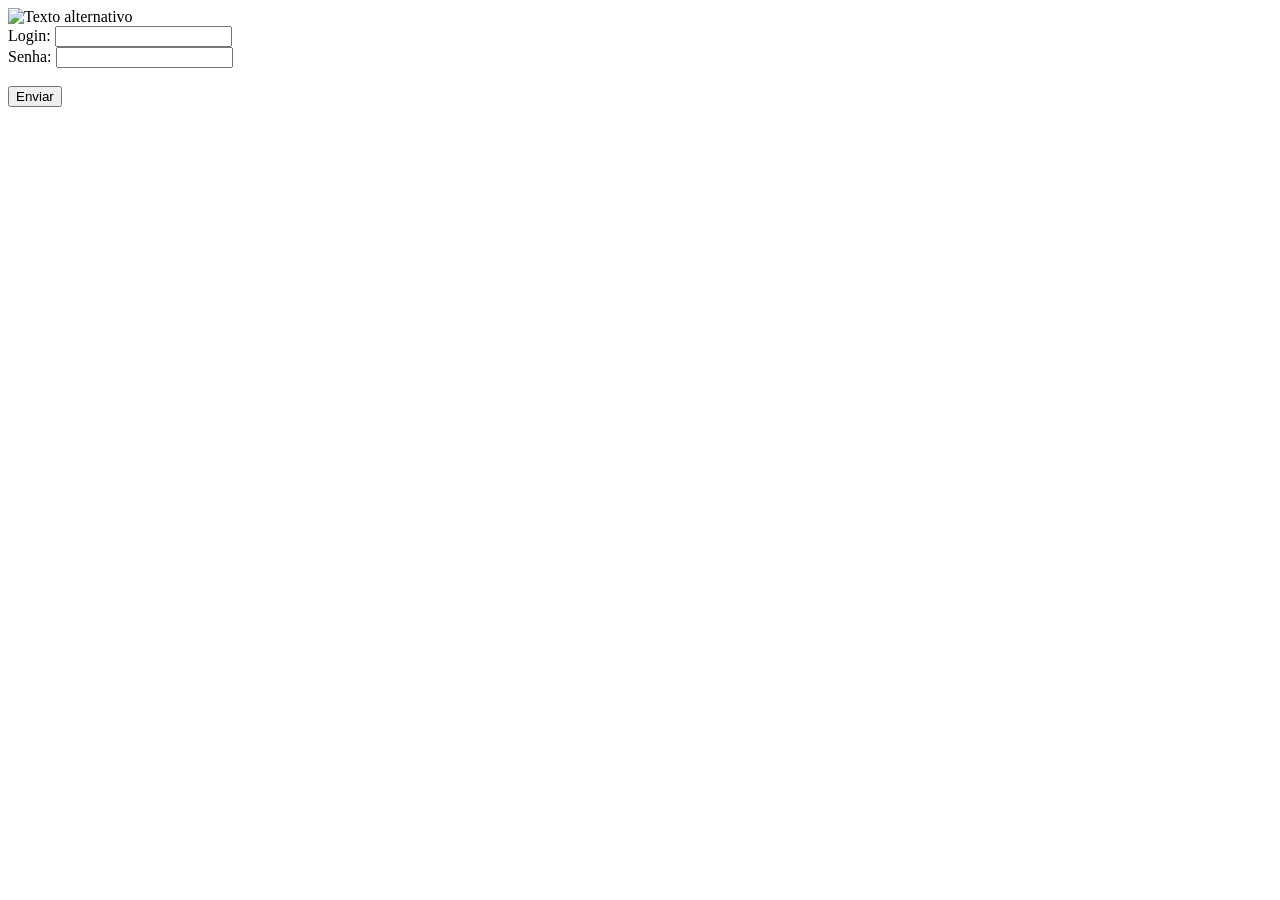
==== projetofinal/frontend/pages/menu.html @ 28048480 "Arquivos do projeto do site do restaurante. Atividade proposta pelo MaisTI. Criarei um site, inicial" ====
<!DOCTYPE html>

<html>

<head>
    
    <title>Esquina do Sabor</title>
    <link rel="stylesheet" href="/frontend/css/styles.css">
 
</head>

<body>
    <div>
        <img src="/banco/imagens/logo.png" alt="Texto alternativo" width="400">
    </div>

    <div>
        <form action="">
            <label for="Login">Login:</label>
            <input type="text" name="Login" id="botaoLogin">
        </form>
    </div>

    <div>
        <form action="">
            <label for="Senha">Senha:</label>
            <input type="text" name="Senha" id="botaoSenha">
        </form>
    </div>

    <div>
        <br>
        <button>Enviar</button>
    </div>

</body>

</html>
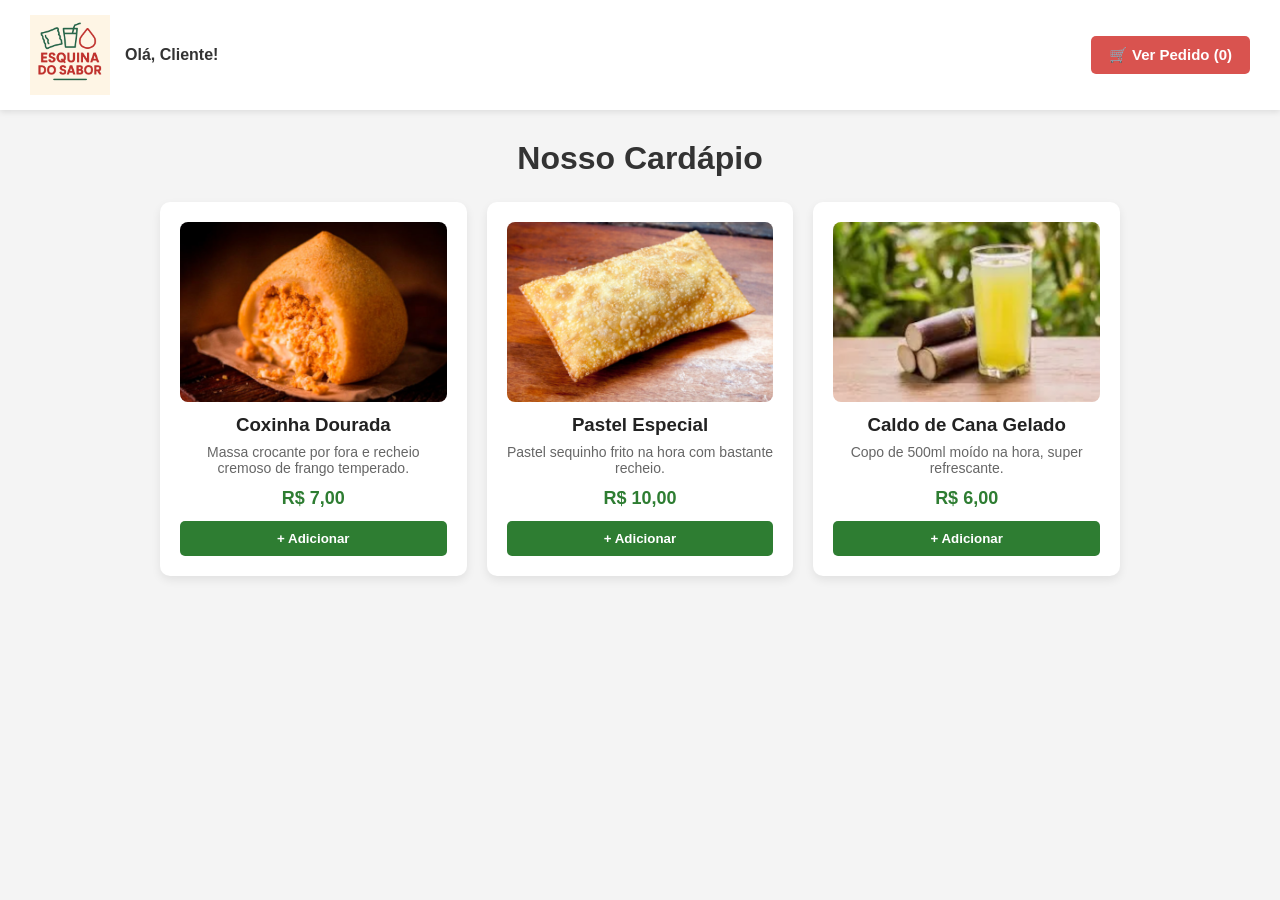
==== commit 383b399b: "Revamp menu.html with header and menu items Updated the menu page with a new header, improved struct" ====
--- a/projetofinal/frontend/pages/menu.html
+++ b/projetofinal/frontend/pages/menu.html
@@ -1,38 +1,68 @@
 <!DOCTYPE html>
+<html lang="pt-BR">
+<head>
+    <meta charset="UTF-8">
+    <meta name="viewport" content="width=device-width, initial-scale=1.0">
+    <title>Esquina do Sabor - Cardápio</title>
+    <!-- Volta 1 pasta (../) para achar css/styles.css -->
+    <link rel="stylesheet" href="../css/styles.css">
+</head>
+<body>
 
-<html>
+    <!-- Cabeçalho do restaurante -->
+    <header class="topo">
+        <div class="topo-marca">
+            <!-- Volta 2 pastas (../../) para achar banco/imagens/ -->
+            <img src="../../banco/imagens/logo.png" alt="Logo Esquina do Sabor" class="logo-topo">
+            <span id="boasVindas">Olá, Cliente!</span>
+        </div>
 
-<head>
-    
-    <title>Esquina do Sabor</title>
-    <link rel="stylesheet" href="/frontend/css/styles.css">
- 
-</head>
+        <button id="btnIrPagamento" class="btn-carrinho">
+            🛒 Ver Pedido (<span id="contadorCarrinho">0</span>)
+        </button>
+    </header>
 
-<body>
-    <div>
-        <img src="/banco/imagens/logo.png" alt="Texto alternativo" width="400">
-    </div>
+    <!-- Área principal com os 3 itens do cardápio -->
+    <main class="container-menu">
+        <h1>Nosso Cardápio</h1>
 
-    <div>
-        <form action="">
-            <label for="Login">Login:</label>
-            <input type="text" name="Login" id="botaoLogin">
-        </form>
-    </div>
+        <section class="grade-produtos">
+            <!-- Item 1: Coxinha -->
+            <article class="card-produto">
+                <img src="../../banco/imagens/coxinha.png" alt="Coxinha de Frango">
+                <h3>Coxinha Dourada</h3>
+                <p>Massa crocante por fora e recheio cremoso de frango temperado.</p>
+                <span class="preco">R$ 7,00</span>
+                <button class="btn-adicionar" onclick="adicionarAoCarrinho('Coxinha Dourada', 7.00)">
+                    + Adicionar
+                </button>
+            </article>
 
-    <div>
-        <form action="">
-            <label for="Senha">Senha:</label>
-            <input type="text" name="Senha" id="botaoSenha">
-        </form>
-    </div>
+            <!-- Item 2: Pastel -->
+            <article class="card-produto">
+                <img src="../../banco/imagens/pastel.png" alt="Pastel Frito">
+                <h3>Pastel Especial</h3>
+                <p>Pastel sequinho frito na hora com bastante recheio.</p>
+                <span class="preco">R$ 10,00</span>
+                <button class="btn-adicionar" onclick="adicionarAoCarrinho('Pastel Especial', 10.00)">
+                    + Adicionar
+                </button>
+            </article>
 
-    <div>
-        <br>
-        <button>Enviar</button>
-    </div>
+            <!-- Item 3: Caldo de Cana -->
+            <article class="card-produto">
+                <img src="../../banco/imagens/caldo-de-cana.png" alt="Caldo de Cana">
+                <h3>Caldo de Cana Gelado</h3>
+                <p>Copo de 500ml moído na hora, super refrescante.</p>
+                <span class="preco">R$ 6,00</span>
+                <button class="btn-adicionar" onclick="adicionarAoCarrinho('Caldo de Cana Gelado', 6.00)">
+                    + Adicionar
+                </button>
+            </article>
+        </section>
+    </main>
 
+    <!-- Volta 1 pasta (../) para achar o script.js -->
+    <script src="../script.js"></script>
 </body>
-
-</html>+</html>
--- a/projetofinal/frontend/css/styles.css
+++ b/projetofinal/frontend/css/styles.css
@@ -0,0 +1,289 @@
+/* ================= RESET GERAL ================= */
+* {
+    margin: 0;
+    padding: 0;
+    box-sizing: border-box;
+    font-family: Arial, sans-serif;
+}
+
+body {
+    background-color: #f4f4f4;
+}
+
+/* ================= TELA 1: LOGIN ================= */
+.container-login {
+    display: flex;
+    justify-content: center;
+    align-items: center;
+    min-height: 100vh;
+}
+
+.card-login {
+    background-color: #ffffff;
+    padding: 30px;
+    border-radius: 10px;
+    box-shadow: 0 4px 10px rgba(0, 0, 0, 0.1);
+    width: 100%;
+    max-width: 380px;
+    text-align: center;
+}
+
+.logo {
+    width: 200px;
+    margin-bottom: 20px;
+}
+
+.campo-grupo {
+    display: flex;
+    flex-direction: column;
+    text-align: left;
+    margin-bottom: 15px;
+}
+
+.campo-grupo label {
+    margin-bottom: 5px;
+    font-weight: bold;
+    color: #333;
+}
+
+.campo-grupo input {
+    padding: 10px;
+    border: 1px solid #ccc;
+    border-radius: 5px;
+    font-size: 16px;
+}
+
+.btn-entrar {
+    width: 100%;
+    padding: 12px;
+    background-color: #d9534f;
+    color: white;
+    border: none;
+    border-radius: 5px;
+    font-size: 16px;
+    font-weight: bold;
+    cursor: pointer;
+    margin-top: 10px;
+}
+
+.btn-entrar:hover {
+    background-color: #c9302c;
+}
+
+/* ================= TELA 2: HOME / CARDÁPIO ================= */
+.topo {
+    background-color: #ffffff;
+    padding: 15px 30px;
+    display: flex;
+    justify-content: space-between;
+    align-items: center;
+    box-shadow: 0 2px 6px rgba(0, 0, 0, 0.1);
+}
+
+.topo-marca {
+    display: flex;
+    align-items: center;
+    gap: 15px;
+    font-weight: bold;
+    color: #333;
+}
+
+.logo-topo {
+    width: 80px;
+}
+
+.btn-carrinho {
+    background-color: #d9534f;
+    color: white;
+    border: none;
+    padding: 10px 18px;
+    border-radius: 5px;
+    font-size: 15px;
+    font-weight: bold;
+    cursor: pointer;
+}
+
+.btn-carrinho:hover {
+    background-color: #c9302c;
+}
+
+.container-menu {
+    max-width: 1000px;
+    margin: 30px auto;
+    padding: 0 20px;
+}
+
+.container-menu h1 {
+    text-align: center;
+    margin-bottom: 25px;
+    color: #333;
+}
+
+.grade-produtos {
+    display: grid;
+    grid-template-columns: repeat(auto-fit, minmax(260px, 1fr));
+    gap: 20px;
+}
+
+.card-produto {
+    background-color: #ffffff;
+    border-radius: 10px;
+    padding: 20px;
+    box-shadow: 0 4px 10px rgba(0, 0, 0, 0.08);
+    display: flex;
+    flex-direction: column;
+    justify-content: space-between;
+    text-align: center;
+}
+
+.card-produto img {
+    width: 100%;
+    height: 180px;
+    object-fit: cover;
+    border-radius: 8px;
+    margin-bottom: 12px;
+}
+
+.card-produto h3 {
+    color: #222;
+    margin-bottom: 8px;
+}
+
+.card-produto p {
+    color: #666;
+    font-size: 14px;
+    margin-bottom: 12px;
+}
+
+.preco {
+    font-size: 18px;
+    font-weight: bold;
+    color: #2e7d32;
+    margin-bottom: 12px;
+}
+
+.btn-adicionar {
+    background-color: #2e7d32;
+    color: white;
+    border: none;
+    padding: 10px;
+    border-radius: 5px;
+    font-weight: bold;
+    cursor: pointer;
+}
+
+.btn-adicionar:hover {
+    background-color: #1b5e20;
+}
+
+/* ================= TELA 3: PAGAMENTO E ENDEREÇO ================= */
+.btn-voltar {
+    text-decoration: none;
+    color: #d9534f;
+    font-weight: bold;
+    border: 2px solid #d9534f;
+    padding: 8px 14px;
+    border-radius: 5px;
+}
+
+.btn-voltar:hover {
+    background-color: #d9534f;
+    color: white;
+}
+
+.container-pagamento {
+    max-width: 1000px;
+    margin: 30px auto;
+    padding: 0 20px;
+    display: grid;
+    grid-template-columns: repeat(auto-fit, minmax(320px, 1fr));
+    gap: 25px;
+    align-items: start;
+}
+
+.box-pagamento {
+    background-color: #ffffff;
+    padding: 25px;
+    border-radius: 10px;
+    box-shadow: 0 4px 10px rgba(0, 0, 0, 0.08);
+}
+
+.box-pagamento h2 {
+    margin-bottom: 20px;
+    color: #333;
+    border-bottom: 2px solid #f4f4f4;
+    padding-bottom: 10px;
+}
+
+.lista-resumo {
+    list-style: none;
+    margin-bottom: 20px;
+}
+
+.lista-resumo li {
+    display: flex;
+    justify-content: space-between;
+    padding: 10px 0;
+    border-bottom: 1px solid #eee;
+    color: #444;
+}
+
+.total-pedido {
+    display: flex;
+    justify-content: space-between;
+    font-size: 20px;
+    color: #222;
+    padding-top: 10px;
+    margin-bottom: 20px;
+}
+
+.total-pedido strong {
+    color: #2e7d32;
+}
+
+/* Deixa Número e Bairro lado a lado */
+.linha-dupla {
+    display: grid;
+    grid-template-columns: 1fr 2fr;
+    gap: 10px;
+}
+
+.campo-grupo select {
+    padding: 10px;
+    border: 1px solid #ccc;
+    border-radius: 5px;
+    font-size: 16px;
+    background-color: white;
+}
+
+.btn-finalizar {
+    width: 100%;
+    padding: 14px;
+    background-color: #2e7d32;
+    color: white;
+    border: none;
+    border-radius: 5px;
+    font-size: 16px;
+    font-weight: bold;
+    cursor: pointer;
+    margin-top: 10px;
+}
+
+.btn-finalizar:hover {
+    background-color: #1b5e20;
+}
+
+.btn-limpar {
+    width: 100%;
+    padding: 10px;
+    background-color: transparent;
+    color: #d9534f;
+    border: 1px solid #d9534f;
+    border-radius: 5px;
+    font-weight: bold;
+    cursor: pointer;
+}
+
+.btn-limpar:hover {
+    background-color: #fbe9e7;
+}
